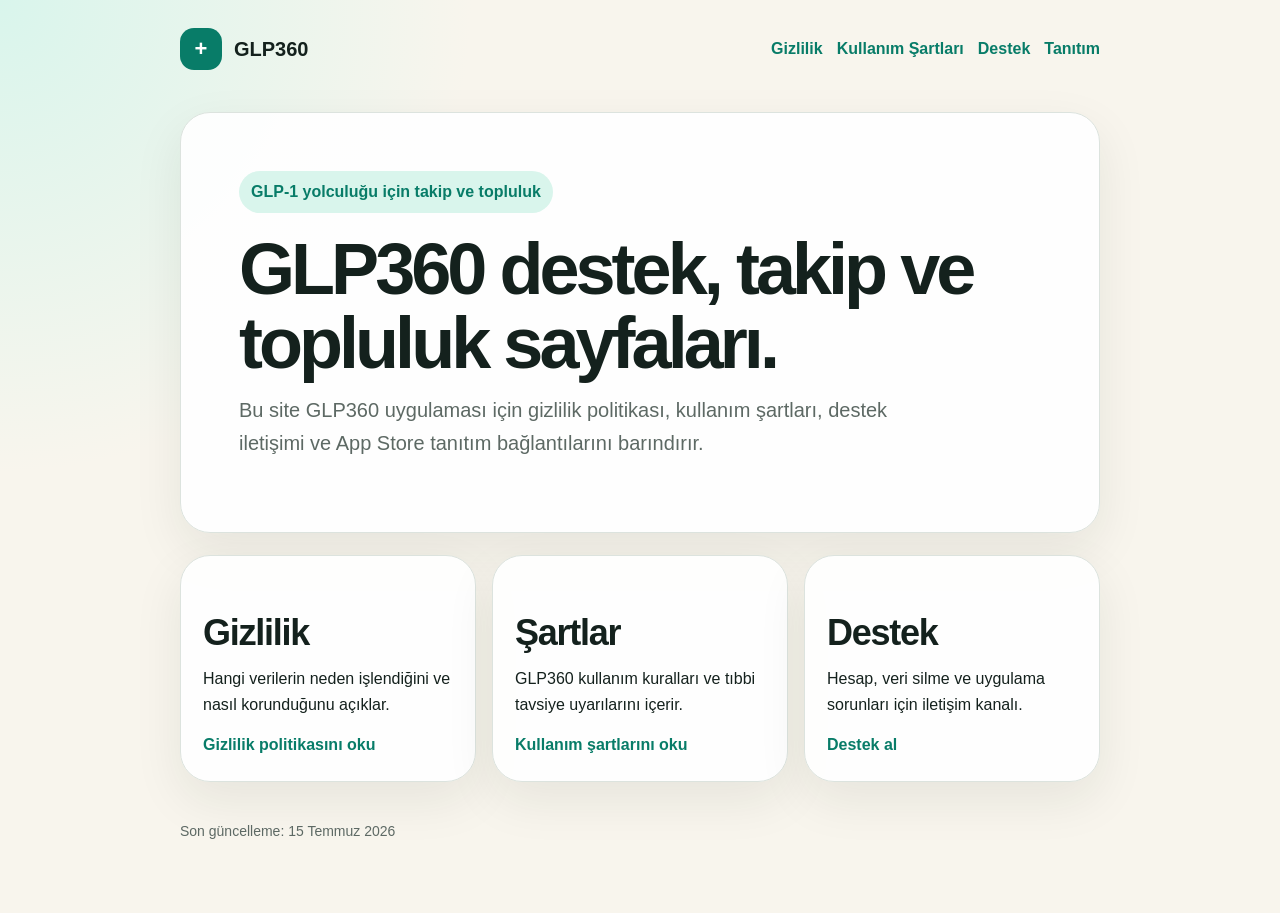
==== index.html @ 3d7cd379 "Create GLP360 legal pages" ====
<!doctype html>
<html lang="tr">
  <head>
    <meta charset="utf-8" />
    <meta name="viewport" content="width=device-width, initial-scale=1" />
    <title>GLP360</title>
    <meta
      name="description"
      content="GLP360 gizlilik, kullanım şartları ve destek sayfaları."
    />
    <link rel="stylesheet" href="./style.css" />
  </head>
  <body>
    <main class="shell">
      <nav class="nav">
        <a class="brand" href="./index.html">
          <span class="mark">+</span>
          <span>GLP360</span>
        </a>
        <div class="links">
          <a href="./privacy.html">Gizlilik</a>
          <a href="./terms.html">Kullanım Şartları</a>
          <a href="./support.html">Destek</a>
          <a href="./marketing.html">Tanıtım</a>
        </div>
      </nav>

      <section class="hero">
        <span class="eyebrow">GLP-1 yolculuğu için takip ve topluluk</span>
        <h1>GLP360 destek, takip ve topluluk sayfaları.</h1>
        <p class="lead">
          Bu site GLP360 uygulaması için gizlilik politikası, kullanım şartları,
          destek iletişimi ve App Store tanıtım bağlantılarını barındırır.
        </p>
      </section>

      <section class="grid">
        <article class="card">
          <h2>Gizlilik</h2>
          <p>Hangi verilerin neden işlendiğini ve nasıl korunduğunu açıklar.</p>
          <a href="./privacy.html">Gizlilik politikasını oku</a>
        </article>
        <article class="card">
          <h2>Şartlar</h2>
          <p>GLP360 kullanım kuralları ve tıbbi tavsiye uyarılarını içerir.</p>
          <a href="./terms.html">Kullanım şartlarını oku</a>
        </article>
        <article class="card">
          <h2>Destek</h2>
          <p>Hesap, veri silme ve uygulama sorunları için iletişim kanalı.</p>
          <a href="./support.html">Destek al</a>
        </article>
      </section>

      <p class="footer">Son güncelleme: 15 Temmuz 2026</p>
    </main>
  </body>
</html>
---- style.css ----
:root {
  --bg: #f8f5ed;
  --card: #ffffff;
  --ink: #14211d;
  --muted: #5d6964;
  --line: #dce3de;
  --primary: #087c68;
  --soft: #d9f5ec;
  --warning: #f5e7c8;
}

* {
  box-sizing: border-box;
}

body {
  margin: 0;
  background: radial-gradient(circle at top left, #d9f5ec 0, transparent 30%),
    var(--bg);
  color: var(--ink);
  font-family: -apple-system, BlinkMacSystemFont, "Segoe UI", sans-serif;
  line-height: 1.65;
}

a {
  color: var(--primary);
  font-weight: 700;
  text-decoration: none;
}

a:hover {
  text-decoration: underline;
}

.shell {
  width: min(920px, calc(100% - 32px));
  margin: 0 auto;
  padding: 28px 0 56px;
}

.nav {
  display: flex;
  align-items: center;
  justify-content: space-between;
  gap: 18px;
  margin-bottom: 42px;
}

.brand {
  display: flex;
  align-items: center;
  gap: 12px;
  color: var(--ink);
  font-size: 20px;
  font-weight: 900;
}

.mark {
  display: grid;
  width: 42px;
  height: 42px;
  place-items: center;
  border-radius: 14px;
  background: var(--primary);
  color: white;
  font-size: 22px;
}

.links {
  display: flex;
  flex-wrap: wrap;
  gap: 14px;
  justify-content: flex-end;
}

.hero,
.card {
  background: color-mix(in srgb, var(--card) 92%, transparent);
  border: 1px solid var(--line);
  border-radius: 30px;
  box-shadow: 0 18px 50px rgba(20, 33, 29, 0.08);
}

.hero {
  padding: clamp(28px, 6vw, 58px);
}

.eyebrow {
  display: inline-flex;
  align-items: center;
  gap: 8px;
  padding: 8px 12px;
  border-radius: 999px;
  background: var(--soft);
  color: var(--primary);
  font-weight: 800;
}

h1 {
  max-width: 760px;
  margin: 20px 0 14px;
  font-size: clamp(38px, 7vw, 72px);
  line-height: 1.02;
  letter-spacing: -0.055em;
}

h2 {
  margin: 34px 0 12px;
  font-size: clamp(24px, 4vw, 36px);
  line-height: 1.15;
  letter-spacing: -0.035em;
}

h3 {
  margin: 24px 0 8px;
  font-size: 20px;
}

p {
  margin: 0 0 14px;
}

ul {
  padding-left: 22px;
}

.lead {
  max-width: 700px;
  color: var(--muted);
  font-size: 20px;
}

.grid {
  display: grid;
  grid-template-columns: repeat(3, 1fr);
  gap: 16px;
  margin-top: 22px;
}

.card {
  padding: 22px;
}

.note {
  margin: 24px 0;
  padding: 18px;
  border-radius: 22px;
  background: var(--warning);
  border: 1px solid #ead8ad;
}

.doc {
  padding: clamp(24px, 5vw, 48px);
}

.meta {
  color: var(--muted);
  font-size: 14px;
}

.footer {
  margin-top: 38px;
  color: var(--muted);
  font-size: 14px;
}

@media (max-width: 760px) {
  .nav {
    align-items: flex-start;
    flex-direction: column;
  }

  .links {
    justify-content: flex-start;
  }

  .grid {
    grid-template-columns: 1fr;
  }
}
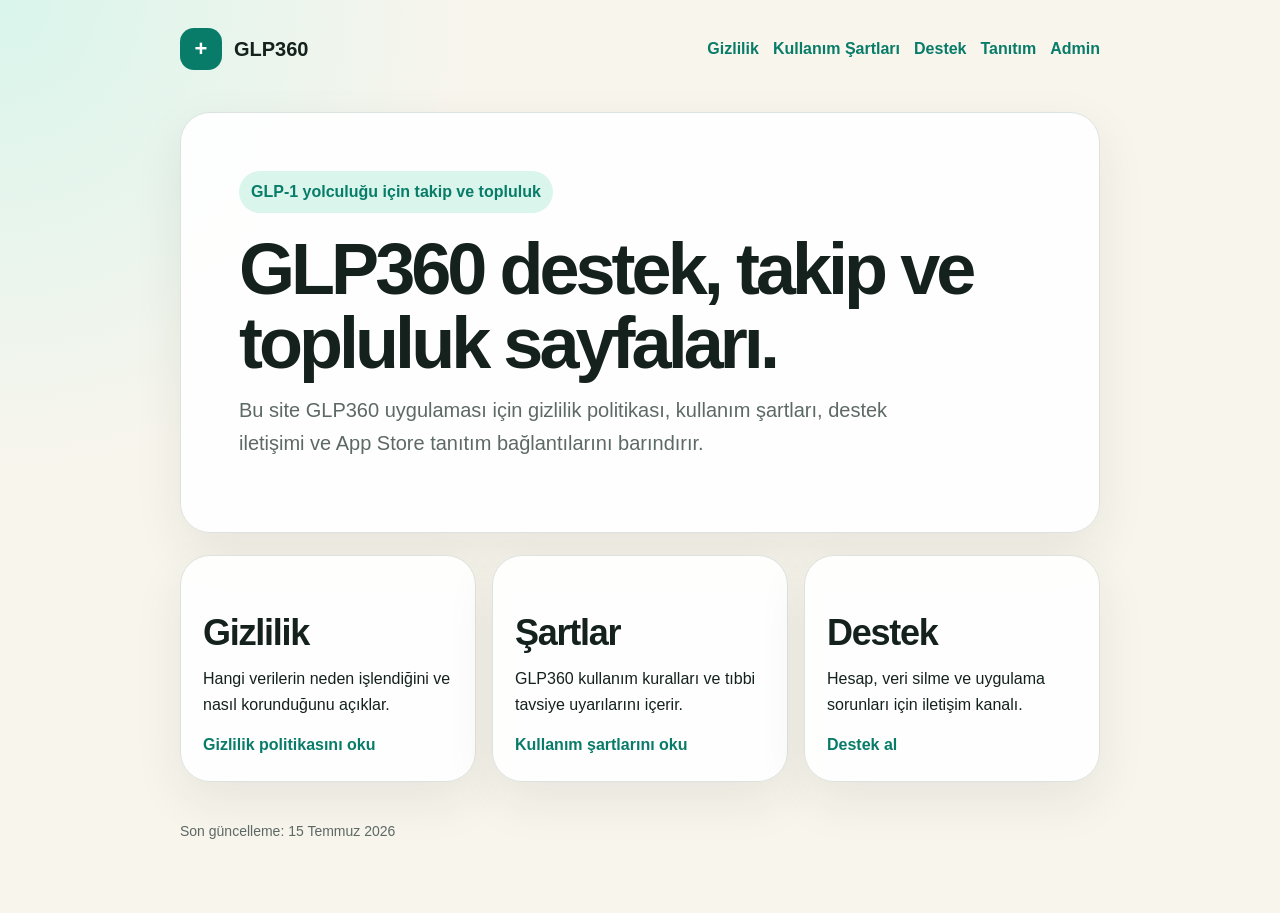
==== commit b6aedad3: "Add Supabase admin dashboard" ====
--- a/index.html
+++ b/index.html
@@ -22,6 +22,7 @@
           <a href="./terms.html">Kullanım Şartları</a>
           <a href="./support.html">Destek</a>
           <a href="./marketing.html">Tanıtım</a>
+          <a href="./admin/">Admin</a>
         </div>
       </nav>
 
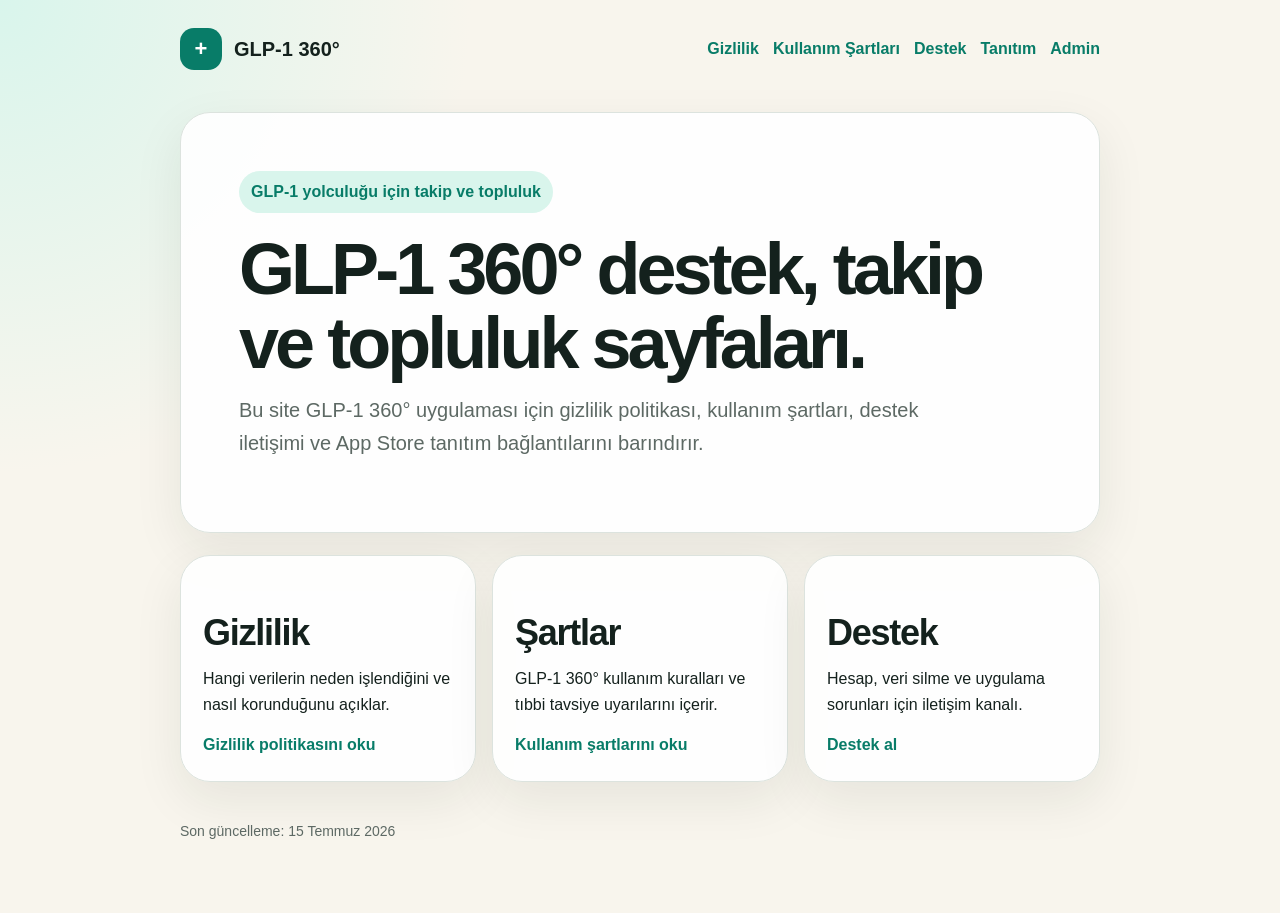
==== commit 249a9994: "Rename brand to GLP-1 360" ====
--- a/index.html
+++ b/index.html
@@ -3,10 +3,10 @@
   <head>
     <meta charset="utf-8" />
     <meta name="viewport" content="width=device-width, initial-scale=1" />
-    <title>GLP360</title>
+    <title>GLP-1 360°</title>
     <meta
       name="description"
-      content="GLP360 gizlilik, kullanım şartları ve destek sayfaları."
+      content="GLP-1 360° gizlilik, kullanım şartları ve destek sayfaları."
     />
     <link rel="stylesheet" href="./style.css" />
   </head>
@@ -15,7 +15,7 @@
       <nav class="nav">
         <a class="brand" href="./index.html">
           <span class="mark">+</span>
-          <span>GLP360</span>
+          <span>GLP-1 360°</span>
         </a>
         <div class="links">
           <a href="./privacy.html">Gizlilik</a>
@@ -28,9 +28,9 @@
 
       <section class="hero">
         <span class="eyebrow">GLP-1 yolculuğu için takip ve topluluk</span>
-        <h1>GLP360 destek, takip ve topluluk sayfaları.</h1>
+        <h1>GLP-1 360° destek, takip ve topluluk sayfaları.</h1>
         <p class="lead">
-          Bu site GLP360 uygulaması için gizlilik politikası, kullanım şartları,
+          Bu site GLP-1 360° uygulaması için gizlilik politikası, kullanım şartları,
           destek iletişimi ve App Store tanıtım bağlantılarını barındırır.
         </p>
       </section>
@@ -43,7 +43,7 @@
         </article>
         <article class="card">
           <h2>Şartlar</h2>
-          <p>GLP360 kullanım kuralları ve tıbbi tavsiye uyarılarını içerir.</p>
+          <p>GLP-1 360° kullanım kuralları ve tıbbi tavsiye uyarılarını içerir.</p>
           <a href="./terms.html">Kullanım şartlarını oku</a>
         </article>
         <article class="card">
